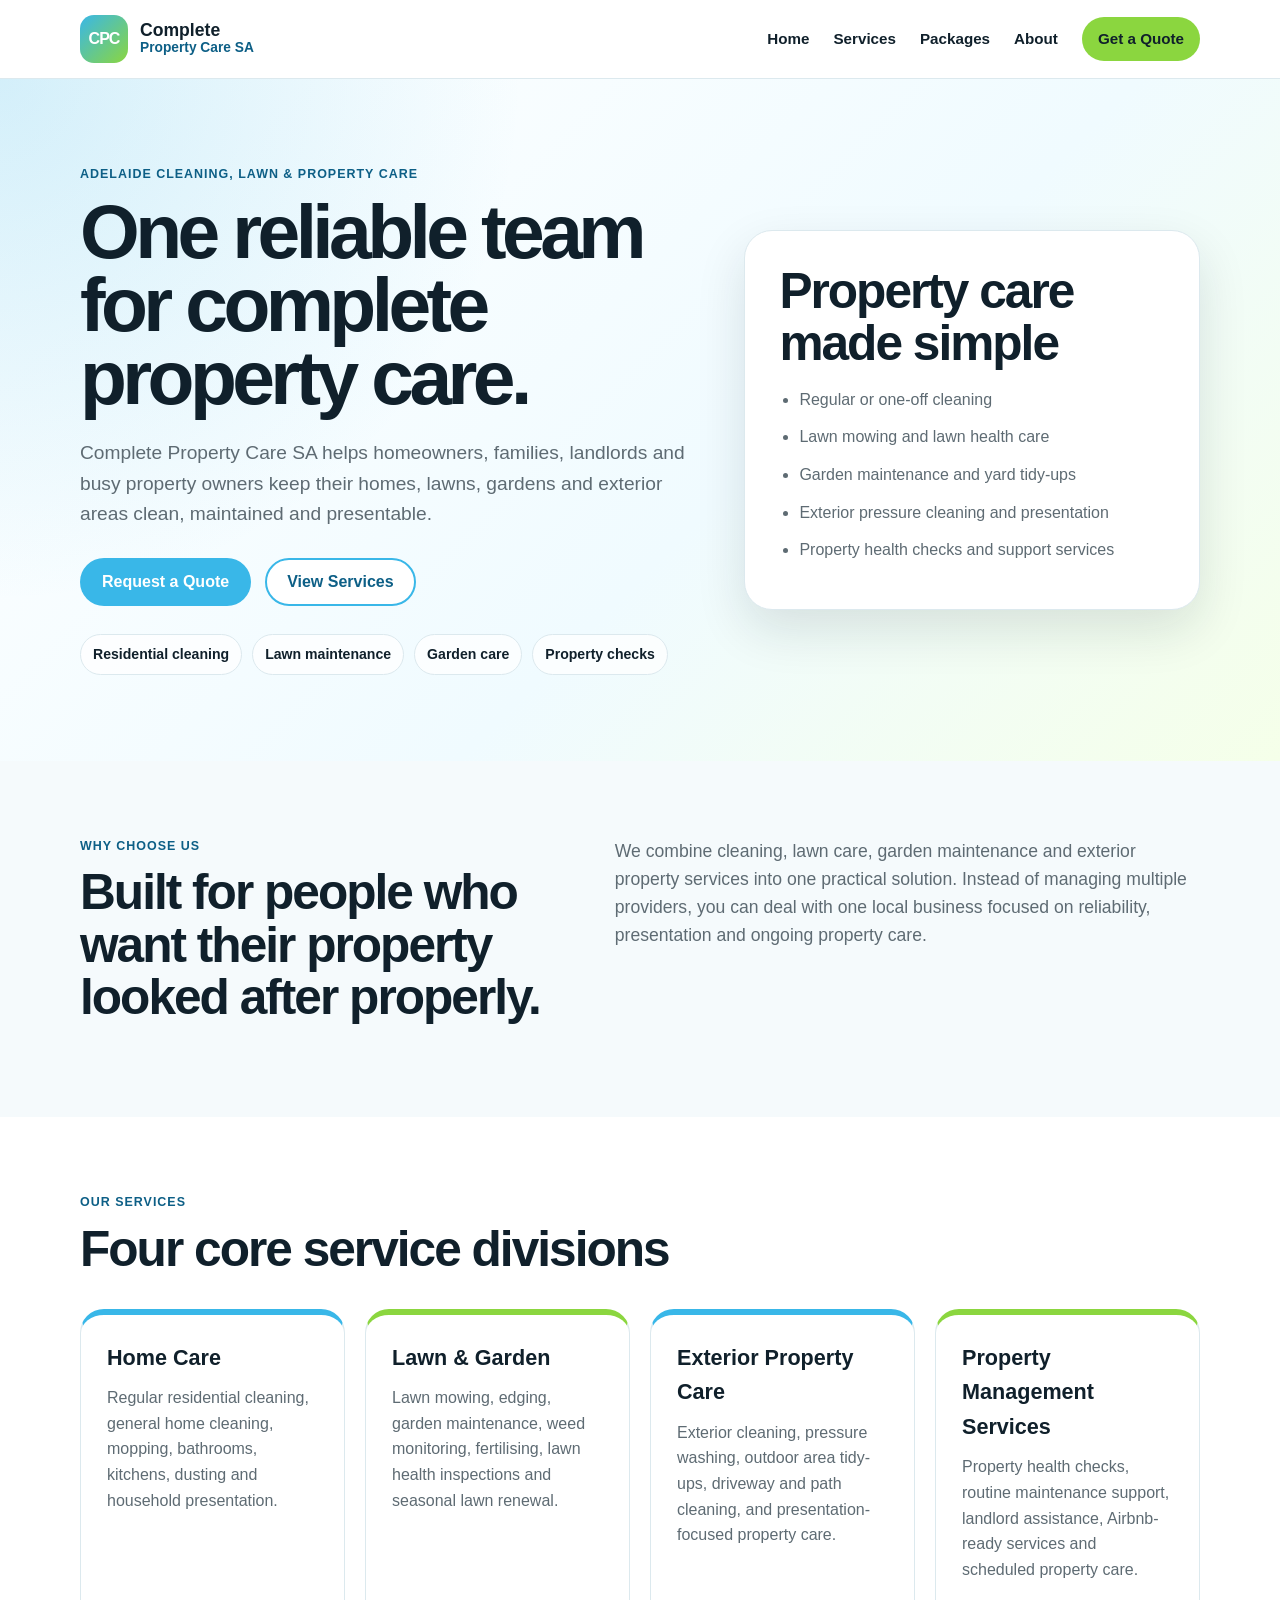
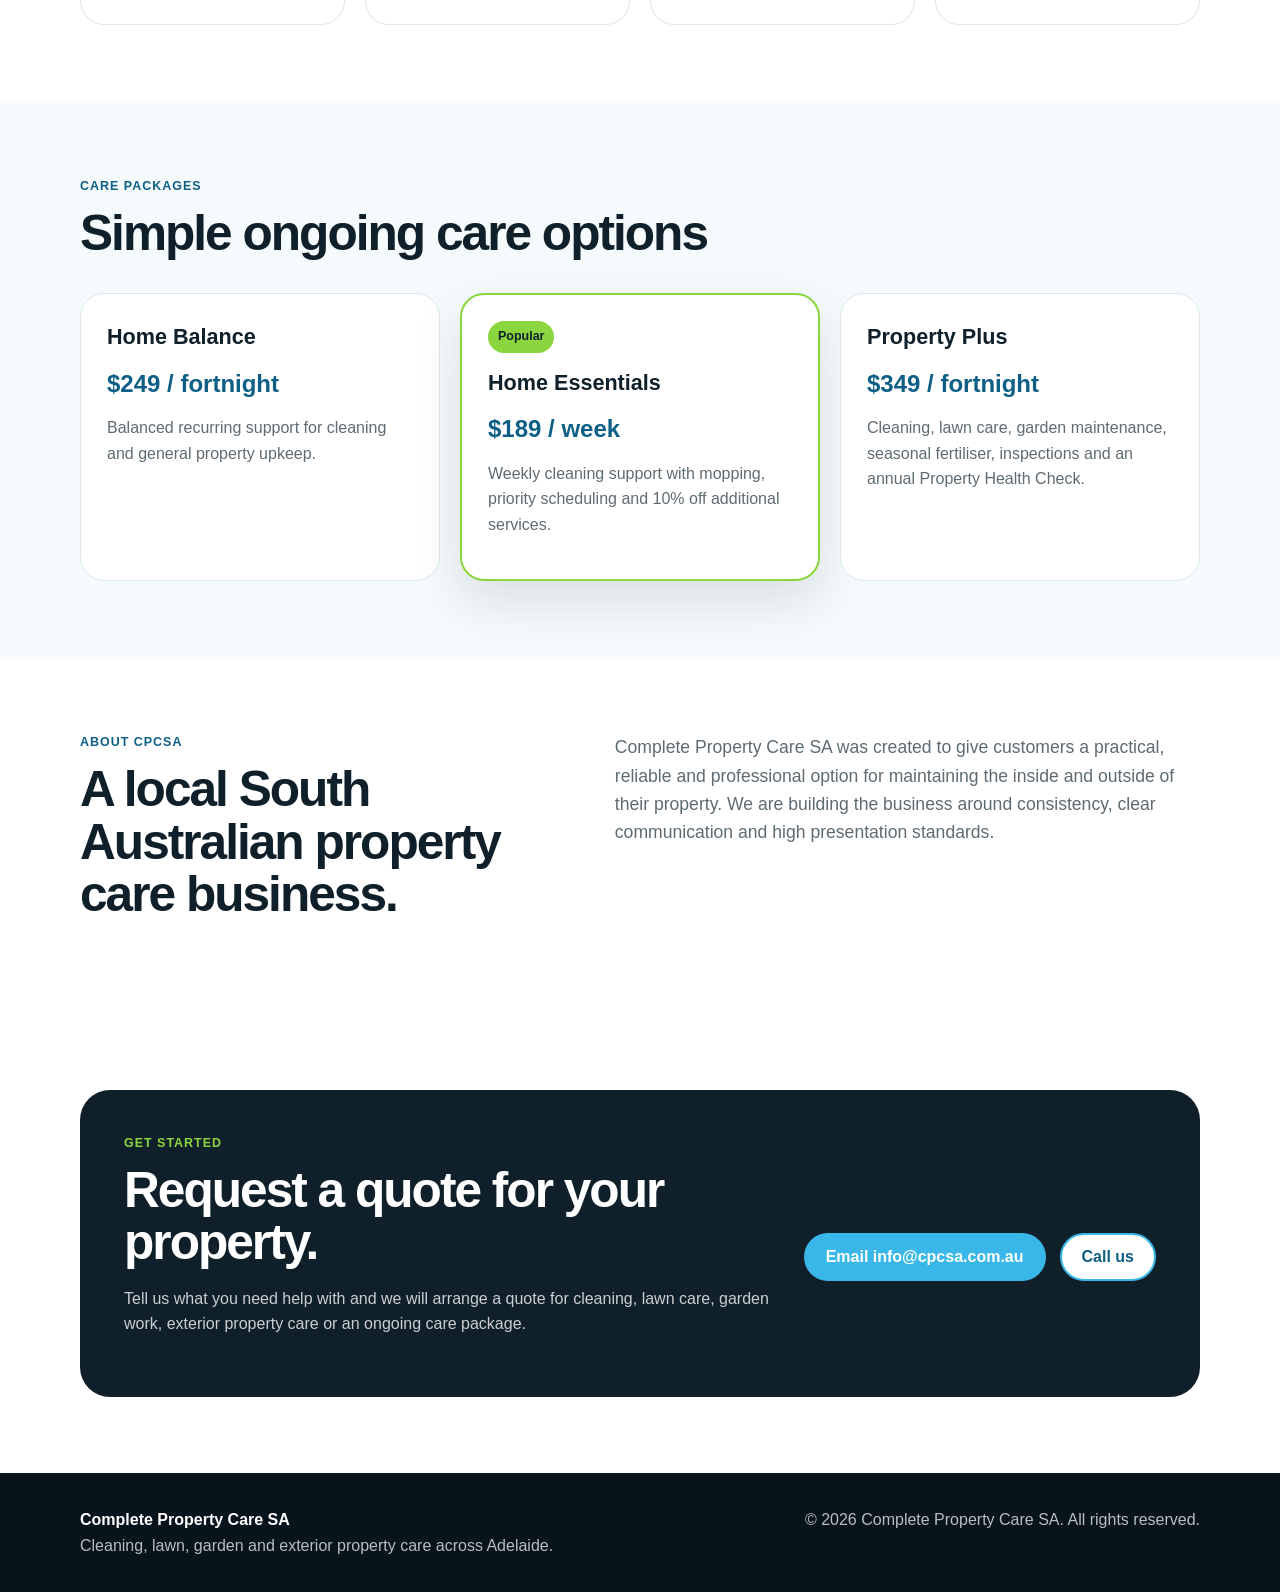
==== cpcsa-website/index.html @ 160ee00a "Homepage version 2.0" ====
<!DOCTYPE html>
<html lang="en-AU">
<head>
  <meta charset="UTF-8" />
  <meta name="viewport" content="width=device-width, initial-scale=1.0" />
  <title>Complete Property Care SA | Cleaning, Lawn & Property Care Adelaide</title>
  <meta name="description" content="Complete Property Care SA provides reliable home cleaning, lawn care, garden maintenance, exterior property care and property management support across Adelaide." />
  <link rel="stylesheet" href="styles.css" />
</head>
<body>
  <header class="site-header">
    <div class="container nav-wrap">
      <a class="brand" href="index.html" aria-label="Complete Property Care SA home">
        <div class="brand-mark">CPC</div>
        <div>
          <span class="brand-title">Complete</span>
          <span class="brand-subtitle">Property Care SA</span>
        </div>
      </a>

      <nav class="main-nav" aria-label="Main navigation">
        <a href="index.html">Home</a>
        <a href="#services">Services</a>
        <a href="#packages">Packages</a>
        <a href="#about">About</a>
        <a class="nav-cta" href="#contact">Get a Quote</a>
      </nav>
    </div>
  </header>

  <main>
    <section class="hero">
      <div class="container hero-grid">
        <div class="hero-copy">
          <p class="eyebrow">Adelaide cleaning, lawn & property care</p>
          <h1>One reliable team for complete property care.</h1>
          <p class="hero-text">Complete Property Care SA helps homeowners, families, landlords and busy property owners keep their homes, lawns, gardens and exterior areas clean, maintained and presentable.</p>
          <div class="hero-actions">
            <a class="button primary" href="#contact">Request a Quote</a>
            <a class="button secondary" href="#services">View Services</a>
          </div>
          <div class="trust-row">
            <span>Residential cleaning</span>
            <span>Lawn maintenance</span>
            <span>Garden care</span>
            <span>Property checks</span>
          </div>
        </div>

        <div class="hero-card" aria-label="Service highlights">
          <h2>Property care made simple</h2>
          <ul>
            <li>Regular or one-off cleaning</li>
            <li>Lawn mowing and lawn health care</li>
            <li>Garden maintenance and yard tidy-ups</li>
            <li>Exterior pressure cleaning and presentation</li>
            <li>Property health checks and support services</li>
          </ul>
        </div>
      </div>
    </section>

    <section class="section intro-section">
      <div class="container two-col">
        <div>
          <p class="eyebrow">Why choose us</p>
          <h2>Built for people who want their property looked after properly.</h2>
        </div>
        <p>We combine cleaning, lawn care, garden maintenance and exterior property services into one practical solution. Instead of managing multiple providers, you can deal with one local business focused on reliability, presentation and ongoing property care.</p>
      </div>
    </section>

    <section class="section services-section" id="services">
      <div class="container">
        <div class="section-heading">
          <p class="eyebrow">Our services</p>
          <h2>Four core service divisions</h2>
        </div>

        <div class="service-grid">
          <article class="service-card">
            <h3>Home Care</h3>
            <p>Regular residential cleaning, general home cleaning, mopping, bathrooms, kitchens, dusting and household presentation.</p>
          </article>

          <article class="service-card">
            <h3>Lawn & Garden</h3>
            <p>Lawn mowing, edging, garden maintenance, weed monitoring, fertilising, lawn health inspections and seasonal lawn renewal.</p>
          </article>

          <article class="service-card">
            <h3>Exterior Property Care</h3>
            <p>Exterior cleaning, pressure washing, outdoor area tidy-ups, driveway and path cleaning, and presentation-focused property care.</p>
          </article>

          <article class="service-card">
            <h3>Property Management Services</h3>
            <p>Property health checks, routine maintenance support, landlord assistance, Airbnb-ready services and scheduled property care.</p>
          </article>
        </div>
      </div>
    </section>

    <section class="section packages-section" id="packages">
      <div class="container">
        <div class="section-heading">
          <p class="eyebrow">Care packages</p>
          <h2>Simple ongoing care options</h2>
        </div>

        <div class="package-grid">
          <article class="package-card">
            <h3>Home Balance</h3>
            <p class="price">$249 / fortnight</p>
            <p>Balanced recurring support for cleaning and general property upkeep.</p>
          </article>

          <article class="package-card featured">
            <p class="badge">Popular</p>
            <h3>Home Essentials</h3>
            <p class="price">$189 / week</p>
            <p>Weekly cleaning support with mopping, priority scheduling and 10% off additional services.</p>
          </article>

          <article class="package-card">
            <h3>Property Plus</h3>
            <p class="price">$349 / fortnight</p>
            <p>Cleaning, lawn care, garden maintenance, seasonal fertiliser, inspections and an annual Property Health Check.</p>
          </article>
        </div>
      </div>
    </section>

    <section class="section about-section" id="about">
      <div class="container two-col">
        <div>
          <p class="eyebrow">About CPCSA</p>
          <h2>A local South Australian property care business.</h2>
        </div>
        <p>Complete Property Care SA was created to give customers a practical, reliable and professional option for maintaining the inside and outside of their property. We are building the business around consistency, clear communication and high presentation standards.</p>
      </div>
    </section>

    <section class="section contact-section" id="contact">
      <div class="container contact-card">
        <div>
          <p class="eyebrow">Get started</p>
          <h2>Request a quote for your property.</h2>
          <p>Tell us what you need help with and we will arrange a quote for cleaning, lawn care, garden work, exterior property care or an ongoing care package.</p>
        </div>
        <div class="contact-actions">
          <a class="button primary" href="mailto:info@cpcsa.com.au">Email info@cpcsa.com.au</a>
          <a class="button secondary" href="tel:">Call us</a>
        </div>
      </div>
    </section>
  </main>

  <footer class="site-footer">
    <div class="container footer-grid">
      <div>
        <strong>Complete Property Care SA</strong>
        <p>Cleaning, lawn, garden and exterior property care across Adelaide.</p>
      </div>
      <div>
        <p>© 2026 Complete Property Care SA. All rights reserved.</p>
      </div>
    </div>
  </footer>
</body>
</html>
---- cpcsa-website/styles.css ----
:root {
  --blue: #39b7e8;
  --blue-dark: #0d5f86;
  --green: #8bd63f;
  --green-dark: #4f8f1f;
  --ink: #10202b;
  --muted: #5e6b73;
  --bg: #f5fafc;
  --white: #ffffff;
  --border: #dce9ee;
  --shadow: 0 20px 50px rgba(16, 32, 43, 0.12);
}

* { box-sizing: border-box; }
html { scroll-behavior: smooth; }
body {
  margin: 0;
  font-family: Arial, Helvetica, sans-serif;
  color: var(--ink);
  background: var(--white);
  line-height: 1.6;
}

a { color: inherit; text-decoration: none; }
.container { width: min(1120px, calc(100% - 40px)); margin: 0 auto; }

.site-header {
  position: sticky;
  top: 0;
  z-index: 10;
  background: rgba(255,255,255,0.96);
  border-bottom: 1px solid var(--border);
  backdrop-filter: blur(10px);
}

.nav-wrap {
  min-height: 78px;
  display: flex;
  align-items: center;
  justify-content: space-between;
  gap: 24px;
}

.brand { display: flex; align-items: center; gap: 12px; font-weight: 800; }
.brand-mark {
  width: 48px;
  height: 48px;
  border-radius: 14px;
  display: grid;
  place-items: center;
  color: var(--white);
  background: linear-gradient(135deg, var(--blue), var(--green));
  letter-spacing: -1px;
}
.brand-title { display: block; font-size: 1.1rem; line-height: 1; }
.brand-subtitle { display: block; color: var(--blue-dark); font-size: 0.86rem; line-height: 1.2; }

.main-nav { display: flex; align-items: center; gap: 24px; font-weight: 700; font-size: 0.95rem; }
.main-nav a { color: var(--ink); }
.nav-cta {
  padding: 10px 16px;
  border-radius: 999px;
  background: var(--green);
}

.hero {
  padding: 86px 0;
  background: radial-gradient(circle at top left, rgba(57,183,232,0.22), transparent 36%), linear-gradient(135deg, #ffffff 0%, #f0fbff 58%, #f5ffe9 100%);
}
.hero-grid { display: grid; grid-template-columns: 1.15fr 0.85fr; gap: 48px; align-items: center; }
.eyebrow { margin: 0 0 10px; color: var(--blue-dark); font-weight: 800; text-transform: uppercase; letter-spacing: 0.08em; font-size: 0.78rem; }
h1, h2, h3, p { margin-top: 0; }
h1 { font-size: clamp(2.6rem, 6vw, 5rem); line-height: 0.95; letter-spacing: -0.06em; margin-bottom: 24px; }
h2 { font-size: clamp(2rem, 4vw, 3.1rem); line-height: 1.05; letter-spacing: -0.04em; margin-bottom: 18px; }
h3 { font-size: 1.35rem; margin-bottom: 10px; }
.hero-text { font-size: 1.2rem; color: var(--muted); max-width: 680px; }
.hero-actions, .contact-actions { display: flex; gap: 14px; flex-wrap: wrap; margin-top: 28px; }
.button {
  display: inline-flex;
  align-items: center;
  justify-content: center;
  min-height: 48px;
  padding: 0 20px;
  border-radius: 999px;
  font-weight: 800;
  border: 2px solid transparent;
}
.button.primary { background: var(--blue); color: var(--white); }
.button.secondary { border-color: var(--blue); color: var(--blue-dark); background: var(--white); }
.trust-row { display: flex; gap: 10px; flex-wrap: wrap; margin-top: 28px; }
.trust-row span { padding: 8px 12px; border-radius: 999px; background: rgba(255,255,255,0.75); border: 1px solid var(--border); font-weight: 700; font-size: 0.88rem; }

.hero-card {
  background: var(--white);
  border: 1px solid var(--border);
  border-radius: 28px;
  box-shadow: var(--shadow);
  padding: 34px;
}
.hero-card ul { padding-left: 20px; margin-bottom: 0; color: var(--muted); }
.hero-card li { margin-bottom: 12px; }

.section { padding: 76px 0; }
.intro-section, .packages-section { background: var(--bg); }
.two-col { display: grid; grid-template-columns: 0.9fr 1.1fr; gap: 56px; align-items: start; }
.two-col > p { font-size: 1.1rem; color: var(--muted); }
.section-heading { max-width: 720px; margin-bottom: 34px; }

.service-grid, .package-grid { display: grid; grid-template-columns: repeat(4, 1fr); gap: 20px; }
.service-card, .package-card {
  background: var(--white);
  border: 1px solid var(--border);
  border-radius: 24px;
  padding: 26px;
  min-height: 230px;
}
.service-card { border-top: 6px solid var(--blue); }
.service-card:nth-child(even) { border-top-color: var(--green); }
.service-card p, .package-card p { color: var(--muted); }
.package-grid { grid-template-columns: repeat(3, 1fr); }
.package-card { position: relative; }
.package-card.featured { border: 2px solid var(--green); box-shadow: var(--shadow); }
.price { font-size: 1.5rem; font-weight: 900; color: var(--blue-dark) !important; margin-bottom: 12px; }
.badge { display: inline-block; padding: 6px 10px; border-radius: 999px; background: var(--green); color: var(--ink) !important; font-weight: 900; font-size: 0.78rem; }

.contact-card {
  display: grid;
  grid-template-columns: 1fr auto;
  gap: 28px;
  align-items: center;
  background: var(--ink);
  color: var(--white);
  border-radius: 30px;
  padding: 44px;
}
.contact-card p { color: rgba(255,255,255,0.78); }
.contact-card .eyebrow { color: var(--green); }

.site-footer { padding: 34px 0; background: #08141c; color: var(--white); }
.footer-grid { display: flex; justify-content: space-between; gap: 24px; flex-wrap: wrap; }
.footer-grid p { color: rgba(255,255,255,0.72); margin-bottom: 0; }

@media (max-width: 900px) {
  .main-nav { display: none; }
  .hero-grid, .two-col, .contact-card { grid-template-columns: 1fr; }
  .service-grid, .package-grid { grid-template-columns: repeat(2, 1fr); }
}

@media (max-width: 620px) {
  .container { width: min(100% - 28px, 1120px); }
  .hero { padding: 58px 0; }
  .section { padding: 54px 0; }
  .service-grid, .package-grid { grid-template-columns: 1fr; }
  .contact-card { padding: 28px; }
}
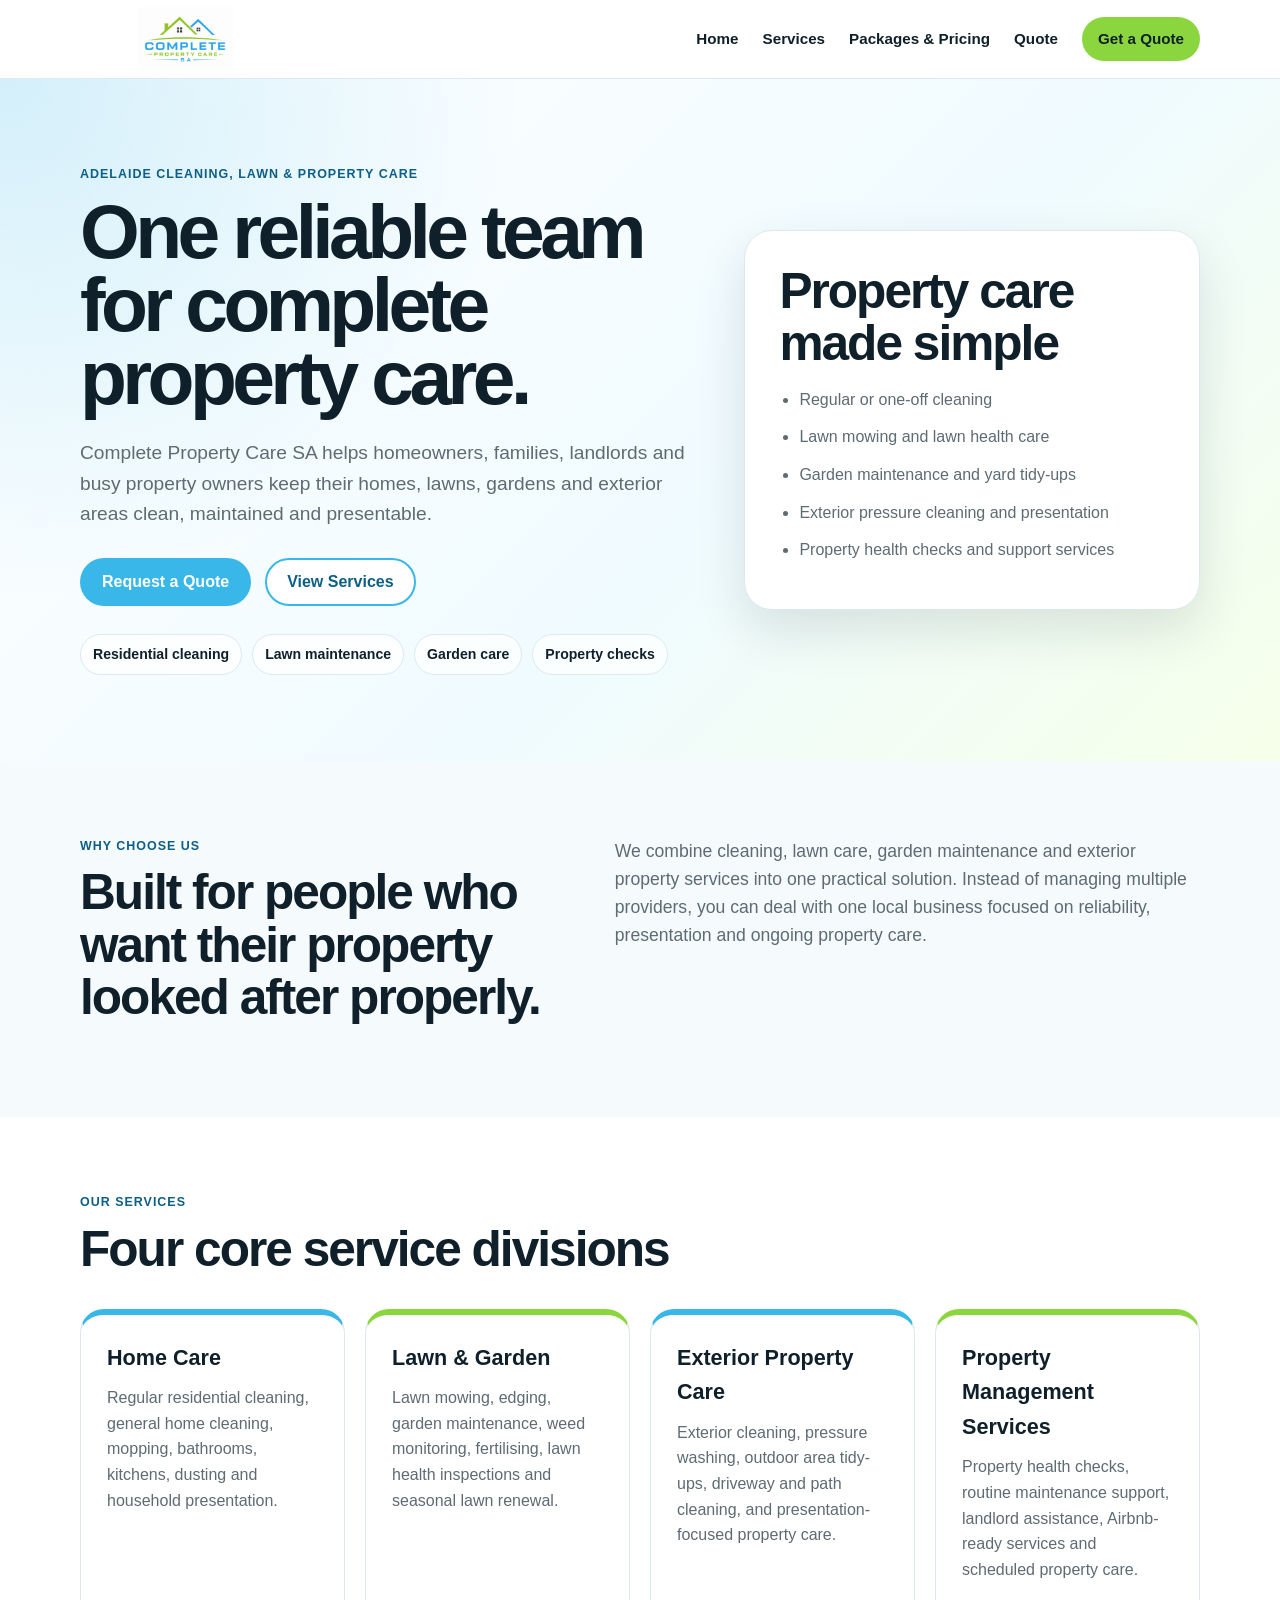
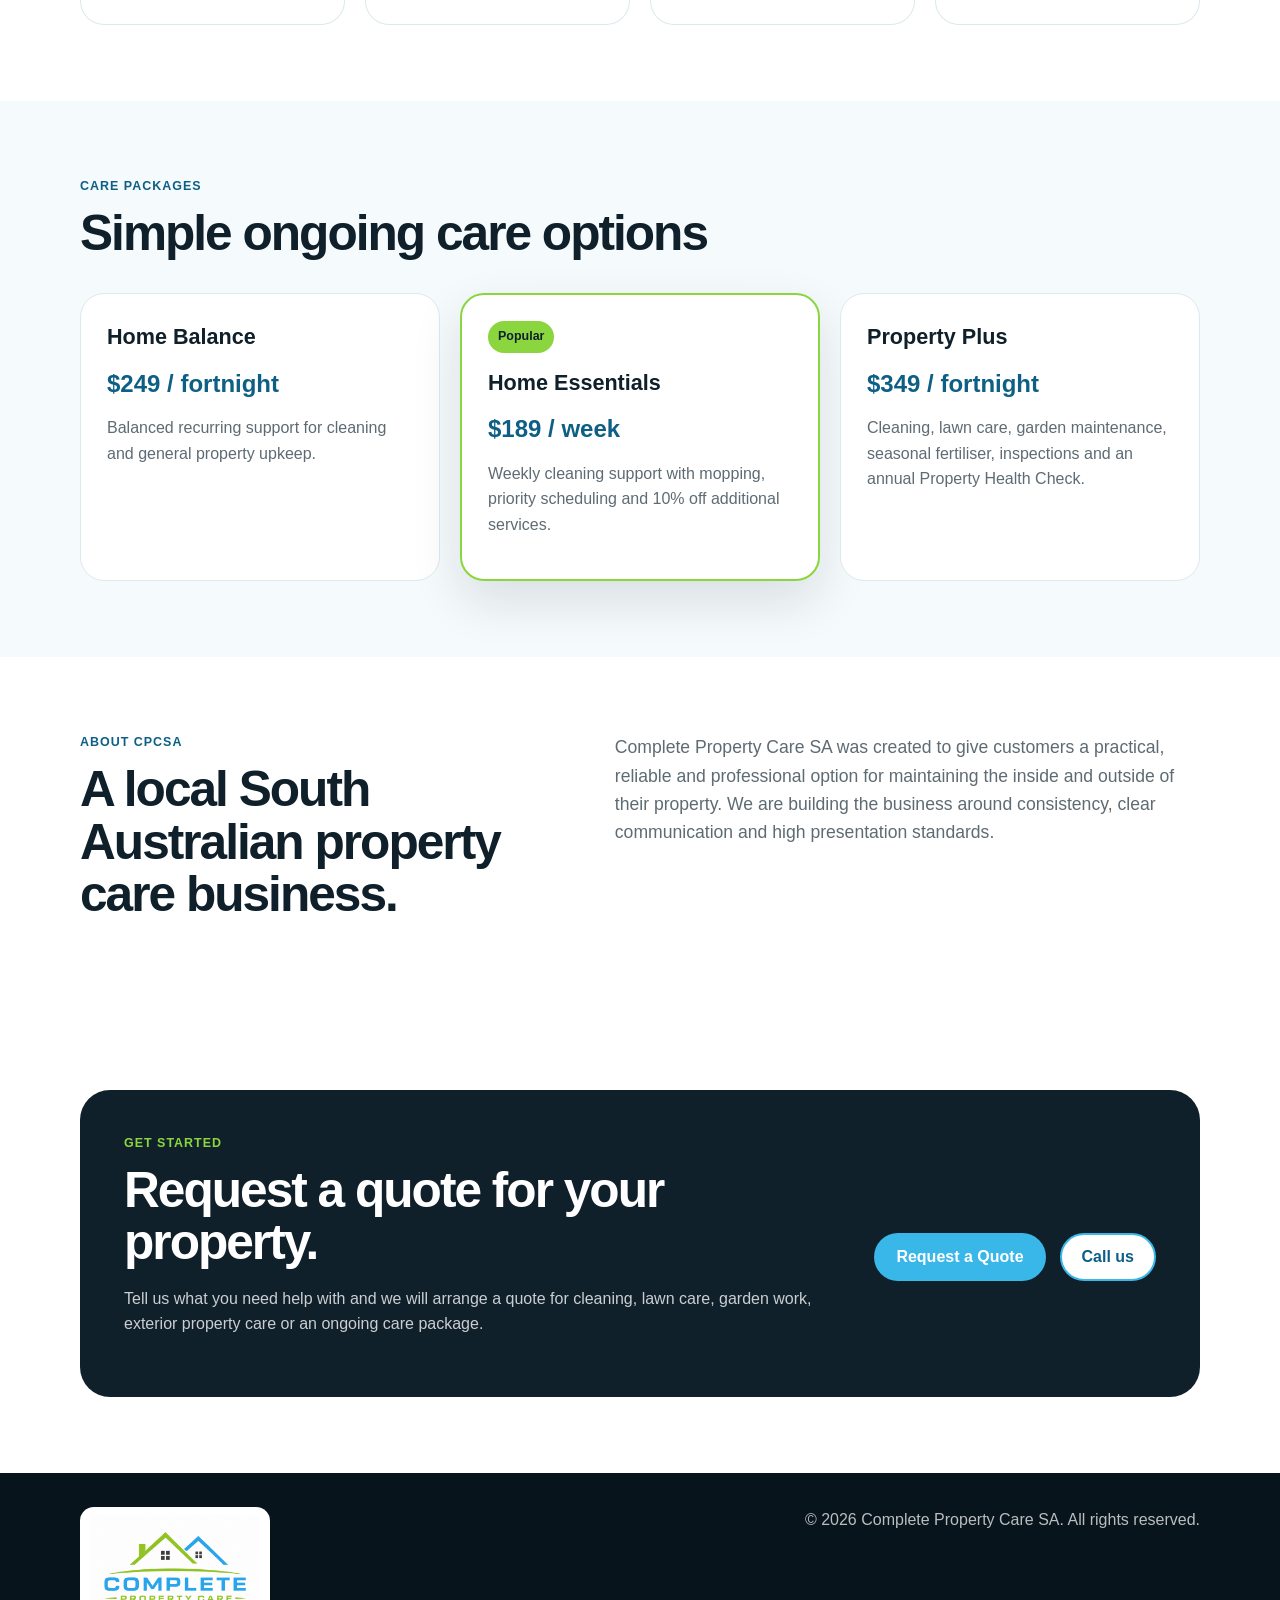
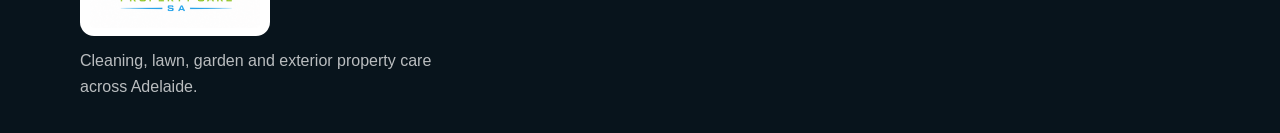
==== commit 201dcdd8: "phone update" ====
--- a/cpcsa-website/index.html
+++ b/cpcsa-website/index.html
@@ -5,25 +5,23 @@
   <meta name="viewport" content="width=device-width, initial-scale=1.0" />
   <title>Complete Property Care SA | Cleaning, Lawn & Property Care Adelaide</title>
   <meta name="description" content="Complete Property Care SA provides reliable home cleaning, lawn care, garden maintenance, exterior property care and property management support across Adelaide." />
+  <link rel="icon" type="image/png" href="assets/favicon-32.png" />
+  <link rel="apple-touch-icon" href="assets/apple-touch-icon.png" />
   <link rel="stylesheet" href="styles.css" />
 </head>
 <body>
   <header class="site-header">
     <div class="container nav-wrap">
-      <a class="brand" href="index.html" aria-label="Complete Property Care SA home">
-        <div class="brand-mark">CPC</div>
-        <div>
-          <span class="brand-title">Complete</span>
-          <span class="brand-subtitle">Property Care SA</span>
-        </div>
+      <a class="brand logo-brand" href="index.html" aria-label="Complete Property Care SA home">
+        <img src="assets/cpcsa-logo-web.png" alt="Complete Property Care SA logo" class="site-logo" />
       </a>
 
       <nav class="main-nav" aria-label="Main navigation">
         <a href="index.html">Home</a>
-        <a href="#services">Services</a>
-        <a href="#packages">Packages</a>
-        <a href="#about">About</a>
-        <a class="nav-cta" href="#contact">Get a Quote</a>
+        <a href="services.html">Services</a>
+        <a href="packages-pricing.html">Packages & Pricing</a>
+        <a href="quote.html">Quote</a>
+        <a class="nav-cta" href="quote.html">Get a Quote</a>
       </nav>
     </div>
   </header>
@@ -36,8 +34,8 @@
           <h1>One reliable team for complete property care.</h1>
           <p class="hero-text">Complete Property Care SA helps homeowners, families, landlords and busy property owners keep their homes, lawns, gardens and exterior areas clean, maintained and presentable.</p>
           <div class="hero-actions">
-            <a class="button primary" href="#contact">Request a Quote</a>
-            <a class="button secondary" href="#services">View Services</a>
+            <a class="button primary" href="quote.html">Request a Quote</a>
+            <a class="button secondary" href="services.html">View Services</a>
           </div>
           <div class="trust-row">
             <span>Residential cleaning</span>
@@ -149,7 +147,7 @@
           <p>Tell us what you need help with and we will arrange a quote for cleaning, lawn care, garden work, exterior property care or an ongoing care package.</p>
         </div>
         <div class="contact-actions">
-          <a class="button primary" href="mailto:info@cpcsa.com.au">Email info@cpcsa.com.au</a>
+          <a class="button primary" href="quote.html">Request a Quote</a>
           <a class="button secondary" href="tel:">Call us</a>
         </div>
       </div>
@@ -158,8 +156,8 @@
 
   <footer class="site-footer">
     <div class="container footer-grid">
-      <div>
-        <strong>Complete Property Care SA</strong>
+      <div class="footer-brand">
+        <img src="assets/cpcsa-logo-web.png" alt="Complete Property Care SA logo" class="footer-logo" />
         <p>Cleaning, lawn, garden and exterior property care across Adelaide.</p>
       </div>
       <div>
--- a/cpcsa-website/styles.css
+++ b/cpcsa-website/styles.css
@@ -153,3 +153,246 @@
   .service-grid, .package-grid { grid-template-columns: 1fr; }
   .contact-card { padding: 28px; }
 }
+
+.page-hero {
+  padding: 82px 0 70px;
+  background: radial-gradient(circle at top right, rgba(139,214,63,0.22), transparent 34%), linear-gradient(135deg, #f0fbff 0%, #ffffff 55%, #f6ffe9 100%);
+}
+.page-hero-inner { max-width: 860px; }
+
+.services-detail-section { background: var(--white); }
+.detail-grid { display: grid; grid-template-columns: repeat(2, 1fr); gap: 24px; }
+.detail-card {
+  position: relative;
+  background: var(--white);
+  border: 1px solid var(--border);
+  border-radius: 28px;
+  padding: 32px;
+  box-shadow: 0 14px 34px rgba(16, 32, 43, 0.07);
+}
+.detail-card h2 { font-size: clamp(1.8rem, 3vw, 2.45rem); }
+.detail-card p { color: var(--muted); }
+.wide-card { grid-column: 1 / -1; }
+.service-number {
+  display: inline-flex;
+  align-items: center;
+  justify-content: center;
+  width: 44px;
+  height: 44px;
+  border-radius: 14px;
+  background: linear-gradient(135deg, var(--blue), var(--green));
+  color: var(--white);
+  font-weight: 900;
+  margin-bottom: 18px;
+}
+.check-list { padding-left: 0; list-style: none; margin: 22px 0 0; }
+.check-list li {
+  position: relative;
+  padding-left: 28px;
+  margin-bottom: 10px;
+  color: var(--ink);
+  font-weight: 700;
+}
+.check-list li::before {
+  content: "✓";
+  position: absolute;
+  left: 0;
+  top: 0;
+  color: var(--green-dark);
+  font-weight: 900;
+}
+.two-column-list { columns: 2; column-gap: 36px; }
+
+.process-section { background: var(--bg); }
+.process-grid { display: grid; grid-template-columns: repeat(3, 1fr); gap: 20px; }
+.process-card {
+  background: var(--white);
+  border: 1px solid var(--border);
+  border-radius: 24px;
+  padding: 26px;
+  min-height: 210px;
+}
+.process-card p { color: var(--muted); }
+
+@media (max-width: 900px) {
+  .detail-grid, .process-grid { grid-template-columns: 1fr; }
+  .wide-card { grid-column: auto; }
+  .two-column-list { columns: 1; }
+}
+
+
+.pricing-hero {
+  background: radial-gradient(circle at top left, rgba(57,183,232,0.22), transparent 34%), radial-gradient(circle at bottom right, rgba(139,214,63,0.22), transparent 30%), linear-gradient(135deg, #ffffff 0%, #f0fbff 54%, #f7ffe9 100%);
+}
+.pricing-section { background: var(--white); }
+.pricing-grid {
+  display: grid;
+  grid-template-columns: repeat(3, 1fr);
+  gap: 24px;
+  align-items: stretch;
+}
+.pricing-card {
+  display: flex;
+  flex-direction: column;
+  background: var(--white);
+  border: 1px solid var(--border);
+  border-radius: 30px;
+  padding: 30px;
+  box-shadow: 0 14px 34px rgba(16, 32, 43, 0.07);
+}
+.highlighted-pricing {
+  border: 2px solid var(--blue);
+  box-shadow: var(--shadow);
+  transform: translateY(-10px);
+}
+.pricing-top { border-bottom: 1px solid var(--border); padding-bottom: 20px; margin-bottom: 4px; }
+.pricing-top h2 { font-size: 2rem; margin-bottom: 8px; }
+.pricing-subtitle { color: var(--muted); min-height: 54px; }
+.pricing-price {
+  color: var(--blue-dark);
+  font-size: 2.6rem;
+  line-height: 1;
+  font-weight: 900;
+  letter-spacing: -0.05em;
+  margin-bottom: 0;
+}
+.pricing-price span {
+  color: var(--muted);
+  font-size: 1rem;
+  letter-spacing: 0;
+  font-weight: 800;
+}
+.full-button { width: 100%; margin-top: auto; }
+.inclusions-section { background: var(--bg); }
+.pricing-note-section { background: var(--white); padding-top: 0; }
+.note-card {
+  background: linear-gradient(135deg, rgba(57,183,232,0.13), rgba(139,214,63,0.13));
+  border: 1px solid var(--border);
+  border-radius: 30px;
+  padding: 42px;
+}
+.note-card p:last-child { color: var(--muted); margin-bottom: 0; }
+@media (max-width: 1000px) {
+  .pricing-grid { grid-template-columns: 1fr; }
+  .highlighted-pricing { transform: none; }
+  .pricing-subtitle { min-height: 0; }
+}
+
+/* Logo integration */
+.logo-brand { gap: 0; flex: 0 0 auto; }
+.site-logo {
+  display: block;
+  width: 210px;
+  height: auto;
+  max-height: 64px;
+  object-fit: contain;
+}
+.footer-brand { max-width: 360px; }
+.footer-logo {
+  display: block;
+  width: 190px;
+  height: auto;
+  margin-bottom: 12px;
+  background: #ffffff;
+  border-radius: 14px;
+  padding: 8px 10px;
+}
+@media (max-width: 900px) {
+  .site-logo { width: 190px; max-height: 58px; }
+  .nav-wrap { min-height: 72px; }
+}
+@media (max-width: 620px) {
+  .site-logo { width: 165px; max-height: 52px; }
+}
+
+/* Quote page */
+.quote-hero { padding: 70px 0; }
+.quote-hero-grid {
+  display: grid;
+  grid-template-columns: 0.95fr 1.05fr;
+  gap: 38px;
+  align-items: center;
+}
+.quote-logo-card {
+  background: var(--white);
+  border: 1px solid var(--border);
+  border-radius: 28px;
+  box-shadow: var(--shadow);
+  overflow: hidden;
+}
+.quote-logo-card img {
+  display: block;
+  width: 100%;
+  height: auto;
+}
+.quote-section { background: var(--bg); }
+.quote-layout {
+  display: grid;
+  grid-template-columns: minmax(0, 1fr) 340px;
+  gap: 28px;
+  align-items: start;
+}
+.quote-form, .sidebar-card {
+  background: var(--white);
+  border: 1px solid var(--border);
+  border-radius: 28px;
+  box-shadow: 0 14px 34px rgba(16, 32, 43, 0.07);
+}
+.quote-form { padding: 34px; }
+.form-section-heading { margin-bottom: 26px; }
+.form-section-heading p:last-child { color: var(--muted); }
+.form-grid {
+  display: grid;
+  grid-template-columns: repeat(2, 1fr);
+  gap: 18px;
+}
+.quote-form label, fieldset {
+  display: block;
+  margin-bottom: 18px;
+  font-weight: 800;
+}
+.quote-form input, .quote-form select, .quote-form textarea {
+  width: 100%;
+  margin-top: 8px;
+  border: 1px solid var(--border);
+  border-radius: 16px;
+  padding: 14px 15px;
+  font: inherit;
+  color: var(--ink);
+  background: #fbfdfe;
+}
+.quote-form textarea { resize: vertical; }
+fieldset {
+  border: 1px solid var(--border);
+  border-radius: 22px;
+  padding: 20px;
+}
+legend { padding: 0 8px; font-weight: 900; }
+.checkbox-grid {
+  display: grid;
+  grid-template-columns: repeat(2, 1fr);
+  gap: 8px 18px;
+  margin-top: 8px;
+}
+.checkbox-grid label {
+  display: flex;
+  gap: 10px;
+  align-items: flex-start;
+  margin-bottom: 0;
+  font-weight: 700;
+}
+.checkbox-grid input { width: auto; margin-top: 5px; }
+.form-submit { border: 0; cursor: pointer; margin-top: 8px; }
+.quote-sidebar { display: grid; gap: 18px; }
+.sidebar-card { padding: 26px; }
+.sidebar-card p { color: var(--muted); }
+.accent-card { background: linear-gradient(135deg, rgba(57,183,232,0.12), rgba(139,214,63,0.14)); }
+.number-list { padding-left: 22px; color: var(--muted); font-weight: 700; }
+.number-list li { margin-bottom: 10px; }
+@media (max-width: 1000px) {
+  .quote-hero-grid, .quote-layout { grid-template-columns: 1fr; }
+}
+@media (max-width: 620px) {
+  .form-grid, .checkbox-grid { grid-template-columns: 1fr; }
+  .quote-form { padding: 24px; }
+}
